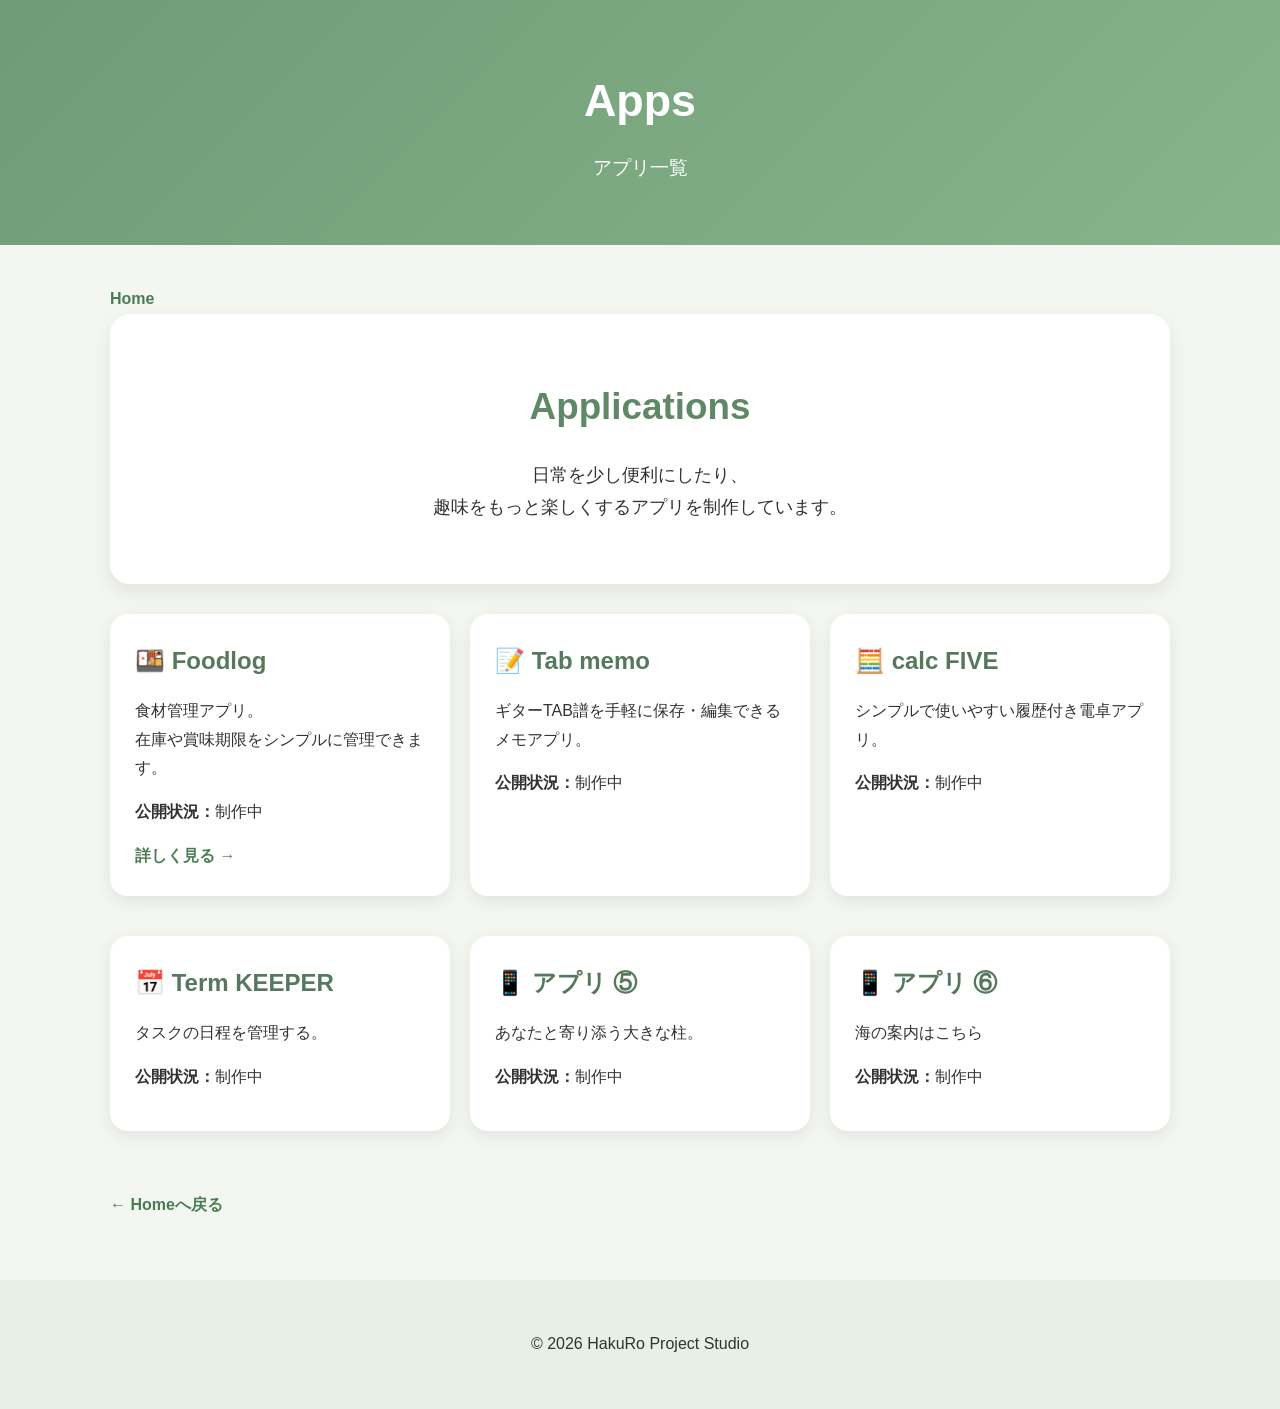
==== apps/index.html @ ad94cd7d "Update index.html" ====
<!DOCTYPE html>
<html lang="ja">

<head>

    <meta charset="UTF-8">
    <meta name="viewport" content="width=device-width, initial-scale=1.0">

    <title>Apps | HakuRo Project Studio</title>

    <link rel="stylesheet" href="../css/style.css">

</head>

<body>

<header>

    <h1>Apps</h1>

    <p>アプリ一覧</p>

</header>

<main>

<a href="../index.html">Home</a>

<section class="hero">

    <h2>Applications</h2>

    <p>

        日常を少し便利にしたり、<br>
        趣味をもっと楽しくするアプリを制作しています。

    </p>

</section>

<div class="grid">

<section class="card">

    <h2>🍱 Foodlog</h2>

    <p>

        食材管理アプリ。<br>
        在庫や賞味期限をシンプルに管理できます。

    </p>

    <p>

        <strong>公開状況：</strong>制作中

    </p>

    <a href="foodlog.html">

        詳しく見る →

    </a>

</section>

<section class="card">

    <h2>📝 Tab memo</h2>

    <p>

        ギターTAB譜を手軽に保存・編集できるメモアプリ。

    </p>

    <p>

        <strong>公開状況：</strong>制作中

    </p>

</section>

<section class="card">

    <h2>🧮 calc FIVE</h2>

    <p>

        シンプルで使いやすい履歴付き電卓アプリ。

    </p>

    <p>

        <strong>公開状況：</strong>制作中

    </p>

</section>

<section class="card">

    <h2>📅 Term KEEPER</h2>

    <p>

        タスクの日程を管理する。

    </p>

    <p>

        <strong>公開状況：</strong>制作中

    </p>

</section>

    <section class="card">

    <h2>📱 アプリ ⑤</h2>

    <p>

        あなたと寄り添う大きな柱。

    </p>

    <p>

        <strong>公開状況：</strong>制作中

    </p>

</section>

  </section>

    <section class="card">

    <h2>📱 アプリ ⑥</h2>

    <p>

        海の案内はこちら

    </p>

    <p>

        <strong>公開状況：</strong>制作中

    </p>

</section>
    
</div>

<p style="margin-top:40px;">

<a href="../index.html">

← Homeへ戻る

</a>

</p>

</main>

<footer>

<p>

© 2026 HakuRo Project Studio

</p>

</footer>

</body>

</html>
---- css/style.css ----
/* ===========================
   HakuRo Project Studio
   Style v0.2
=========================== */

* {
    margin: 0;
    padding: 0;
    box-sizing: border-box;
}

body {

    font-family: "Yu Gothic", sans-serif;
    background: #f4f7f1;
    color: #333;
    line-height: 1.8;

}

/* -------------------------
   Header
------------------------- */

header {

    background: linear-gradient(135deg,#6f9c74,#88b48c);

    color: white;

    text-align: center;

    padding: 60px 20px;

}

header h1 {

    font-size: 2.8rem;

    margin-bottom: 10px;

}

header p {

    font-size: 1.2rem;

}

/* -------------------------
   Main
------------------------- */

main {

    max-width: 1100px;

    margin: 40px auto;

    padding: 0 20px;

}

/* -------------------------
   Hero
------------------------- */

.hero {

    background: white;

    border-radius: 20px;

    padding: 60px 30px;

    margin-bottom: 30px;

    text-align: center;

    box-shadow: 0 8px 20px rgba(0,0,0,.08);

}

.hero h2 {

    color: #5f8966;

    font-size: 2.3rem;

    margin-bottom: 20px;

}

.hero p {

    font-size: 1.1rem;

}

/* -------------------------
   Grid
------------------------- */

.grid {

    display: grid;

    grid-template-columns: repeat(auto-fit,minmax(280px,1fr));

    gap: 20px;

}

/* -------------------------
   Card
------------------------- */

.card {

    background: white;

    border-radius: 18px;

    padding: 25px;

    box-shadow: 0 5px 18px rgba(0,0,0,.08);

    margin-bottom: 20px;

    transition: .25s;

}

.card:hover {

    transform: translateY(-5px);

    box-shadow: 0 12px 24px rgba(0,0,0,.12);

}

.card h2 {

    color: #56785c;

    margin-bottom: 15px;

}

.card p {

    margin-bottom: 15px;

}

/* -------------------------
   List
------------------------- */

ul {

    padding-left: 20px;

}

li {

    margin: 8px 0;

}

/* -------------------------
   Link
------------------------- */

a {

    color: #4c7c53;

    text-decoration: none;

    font-weight: bold;

}

a:hover {

    color: #7fa883;

}

/* -------------------------
   Footer
------------------------- */

footer {

    margin-top: 60px;

    padding: 40px 20px;

    background: #e8efe5;

    text-align: center;

}

footer h3 {

    margin-bottom: 15px;

}

footer p {

    margin: 10px 0;

}

/* -------------------------
   Smartphone
------------------------- */

@media (max-width:700px){

header{

    padding:45px 20px;

}

header h1{

    font-size:2rem;

}

.hero{

    padding:40px 20px;

}

.hero h2{

    font-size:1.8rem;

}

}

/* -------------------------
   App Page
------------------------- */

.app-icon{

    width:140px;

    height:140px;

    margin:0 auto 25px;

    border-radius:30px;

    background:#dfe8dc;

    display:flex;

    justify-content:center;

    align-items:center;

    color:#56785c;

    font-weight:bold;

}

.app-image{

    height:240px;

    border-radius:18px;

    background:#eef3ea;

    display:flex;

    justify-content:center;

    align-items:center;

    color:#56785c;

}

/* -------------------------
   Breadcrumb
------------------------- */

.breadcrumb{

    max-width:1100px;

    margin:0 auto 25px;

    padding:0 5px;

    font-size:0.95rem;

    color:#666;

}

.breadcrumb a{

    color:#5f8966;

    text-decoration:none;

}

.breadcrumb a:hover{

    text-decoration:underline;

}

.breadcrumb span{

    margin:0 6px;

}
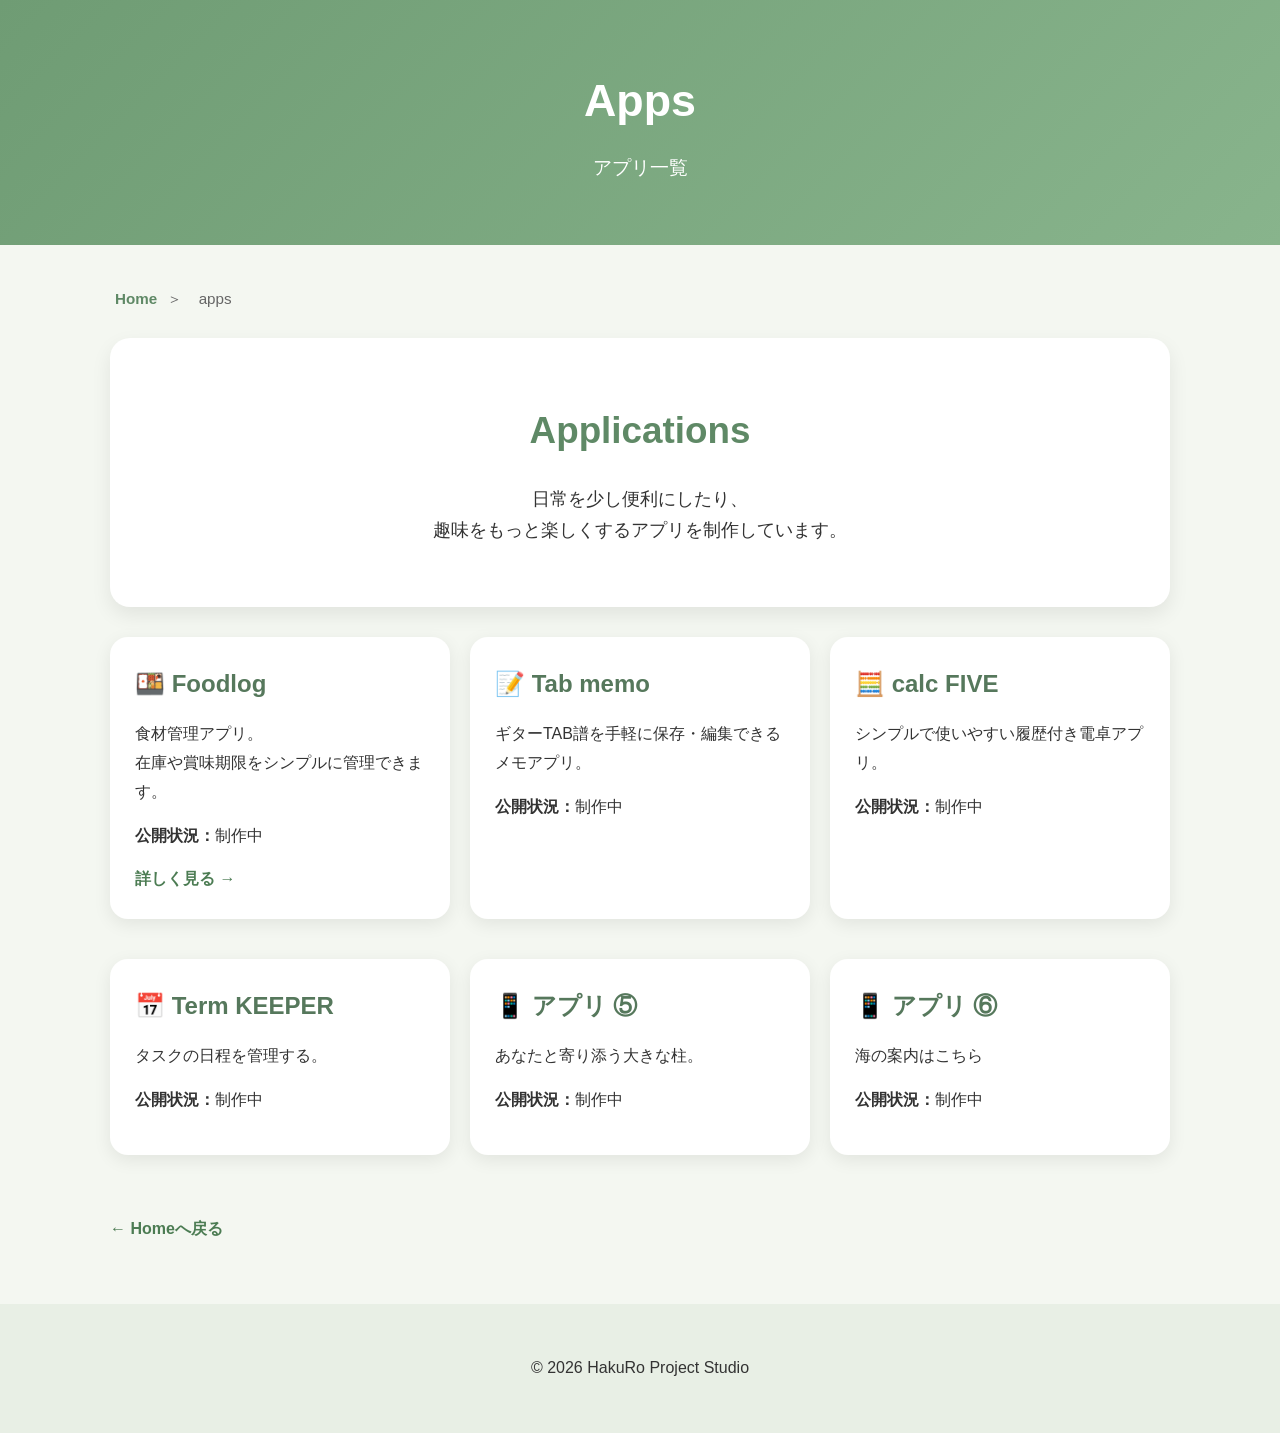
==== commit 82aad98c: "Update index.html" ====
--- a/apps/index.html
+++ b/apps/index.html
@@ -24,7 +24,15 @@
 
 <main>
 
-<a href="../index.html">Home</a>
+<div class="breadcrumb">
+
+    <a href="../index.html">Home</a>
+
+    <span>＞</span>
+
+    <span>apps</span>
+
+</div>
 
 <section class="hero">
 
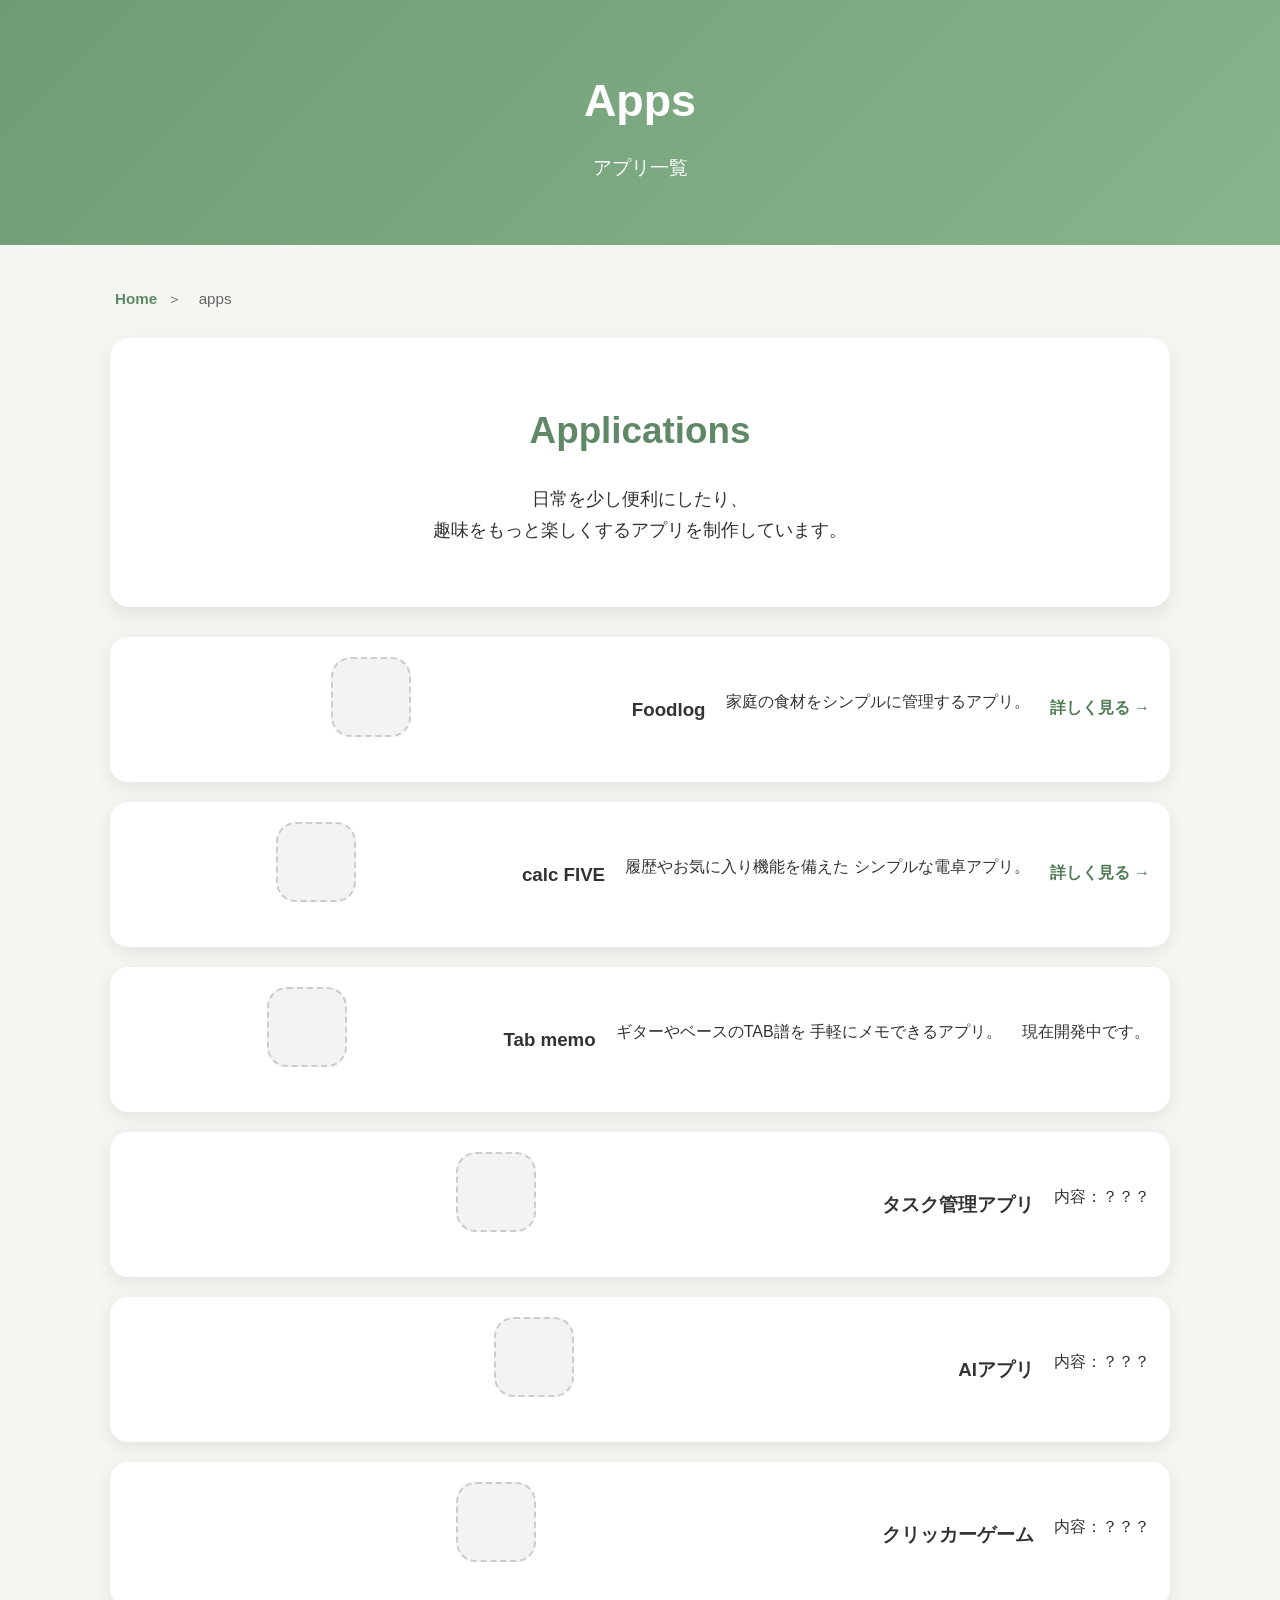
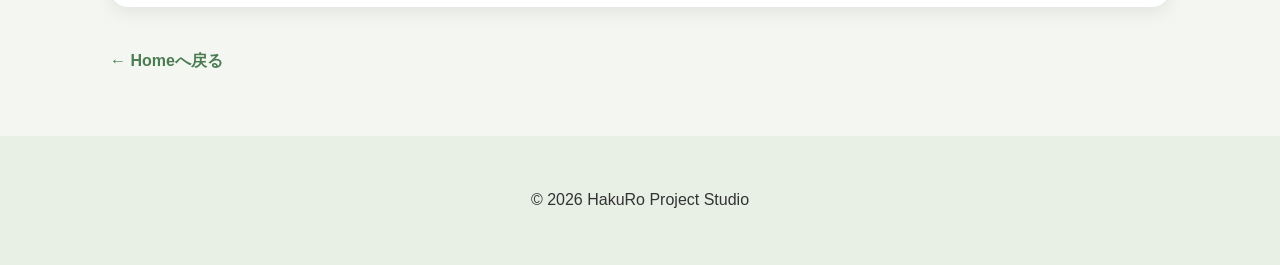
==== commit 264e4d27: "Update index.html" ====
--- a/apps/index.html
+++ b/apps/index.html
@@ -47,126 +47,158 @@
 
 </section>
 
-<div class="grid">
-
-<section class="card">
-
-    <h2>🍱 Foodlog</h2>
+<!-- ==========================
+     Foodlog
+========================== -->
+
+<section class="card app-card">
+
+    <div class="app-icon">
+
+        <!-- Foodlog アイコン -->
+
+    </div>
+
+    <h3>Foodlog</h3>
 
     <p>
-
-        食材管理アプリ。<br>
-        在庫や賞味期限をシンプルに管理できます。
-
+        家庭の食材をシンプルに管理するアプリ。
     </p>
 
     <p>
-
-        <strong>公開状況：</strong>制作中
-
+        <a class="app-link" href="foodlog.html">
+            詳しく見る →
+        </a>
     </p>
 
-    <a href="foodlog.html">
-
-        詳しく見る →
-
-    </a>
-
-</section>
-
-<section class="card">
-
-    <h2>📝 Tab memo</h2>
-
-    <p>
-
-        ギターTAB譜を手軽に保存・編集できるメモアプリ。
-
-    </p>
-
-    <p>
-
-        <strong>公開状況：</strong>制作中
-
-    </p>
-
-</section>
-
-<section class="card">
-
-    <h2>🧮 calc FIVE</h2>
-
-    <p>
-
-        シンプルで使いやすい履歴付き電卓アプリ。
-
-    </p>
-
-    <p>
-
-        <strong>公開状況：</strong>制作中
-
-    </p>
-
-</section>
-
-<section class="card">
-
-    <h2>📅 Term KEEPER</h2>
-
-    <p>
-
-        タスクの日程を管理する。
-
-    </p>
-
-    <p>
-
-        <strong>公開状況：</strong>制作中
-
-    </p>
-
-</section>
-
-    <section class="card">
-
-    <h2>📱 アプリ ⑤</h2>
-
-    <p>
-
-        あなたと寄り添う大きな柱。
-
-    </p>
-
-    <p>
-
-        <strong>公開状況：</strong>制作中
-
-    </p>
-
-</section>
-
-  </section>
-
-    <section class="card">
-
-    <h2>📱 アプリ ⑥</h2>
-
-    <p>
-
-        海の案内はこちら
-
-    </p>
-
-    <p>
-
-        <strong>公開状況：</strong>制作中
-
-    </p>
-
-</section>
+</section>
+
+<!-- ==========================
+     calc FIVE
+========================== -->
+
+<section class="card app-card">
+
+<div class="app-icon">
+
+        <!-- calc FIVE アイコン -->
+
+    </div>
+
     
-</div>
+<h3>calc FIVE</h3>
+
+<p>
+
+履歴やお気に入り機能を備えた
+シンプルな電卓アプリ。
+
+</p>
+
+<p>
+
+<a class="app-link" href="calcfive.html">
+
+詳しく見る →
+
+</a>
+
+</p>
+
+</section>
+
+<!-- ==========================
+     Tab memo
+========================== -->
+
+<section class="card app-card">
+<div class="app-icon">
+
+        <!-- Tab memo アイコン -->
+
+    </div>
+<h3>Tab memo</h3>
+
+<p>
+
+ギターやベースのTAB譜を
+手軽にメモできるアプリ。
+
+</p>
+
+<p>
+
+現在開発中です。
+
+</p>
+
+</section>
+
+        <!-- ==========================
+     Coming Soon
+========================== -->
+<section class="card app-card">
+    <div class="app-icon">
+
+        <!-- Term KEEPER アイコン -->
+
+    </div>
+
+<h3>タスク管理アプリ</h3>
+
+<p>
+
+内容：？？？
+
+</p>
+
+</section>
+
+<!-- ==========================
+     Coming Soon
+========================== -->
+
+<section class="card app-card">
+    <div class="app-icon">
+
+        <!-- Yggdrasil アイコン -->
+
+    </div>
+
+<h3>AIアプリ</h3>
+
+<p>
+
+内容：？？？
+
+</p>
+
+</section>
+
+
+
+    <!-- ==========================
+     Coming Soon
+========================== -->
+<section class="card app-card">
+    <div class="app-icon">
+
+        <!-- いかたっぷ アイコン -->
+
+    </div>
+
+<h3>クリッカーゲーム</h3>
+
+<p>
+
+内容：？？？
+
+</p>
+
+</section>
+
+    
+    
 
 <p style="margin-top:40px;">
 
--- a/css/style.css
+++ b/css/style.css
@@ -333,3 +333,73 @@
     margin:0 6px;
 
 }
+
+/* =========================
+   App Cards
+========================= */
+
+.app-card {
+
+    display: flex;
+
+    align-items: center;
+
+    gap: 20px;
+
+    padding: 20px;
+
+}
+
+.app-icon {
+
+    width: 80px;
+
+    height: 80px;
+
+    border-radius: 20px;
+
+    background: #f3f3f3;
+
+    border: 2px dashed #cccccc;
+
+    flex-shrink: 0;
+
+}
+
+.app-info {
+
+    flex: 1;
+
+}
+
+.app-info h2 {
+
+    margin: 0 0 10px;
+
+}
+
+.app-info p {
+
+    margin: 6px 0;
+
+}
+
+.app-link {
+
+    display: inline-block;
+
+    margin-top: 12px;
+
+    color: #4f7c54;
+
+    text-decoration: none;
+
+    font-weight: bold;
+
+}
+
+.app-link:hover {
+
+    text-decoration: underline;
+
+}
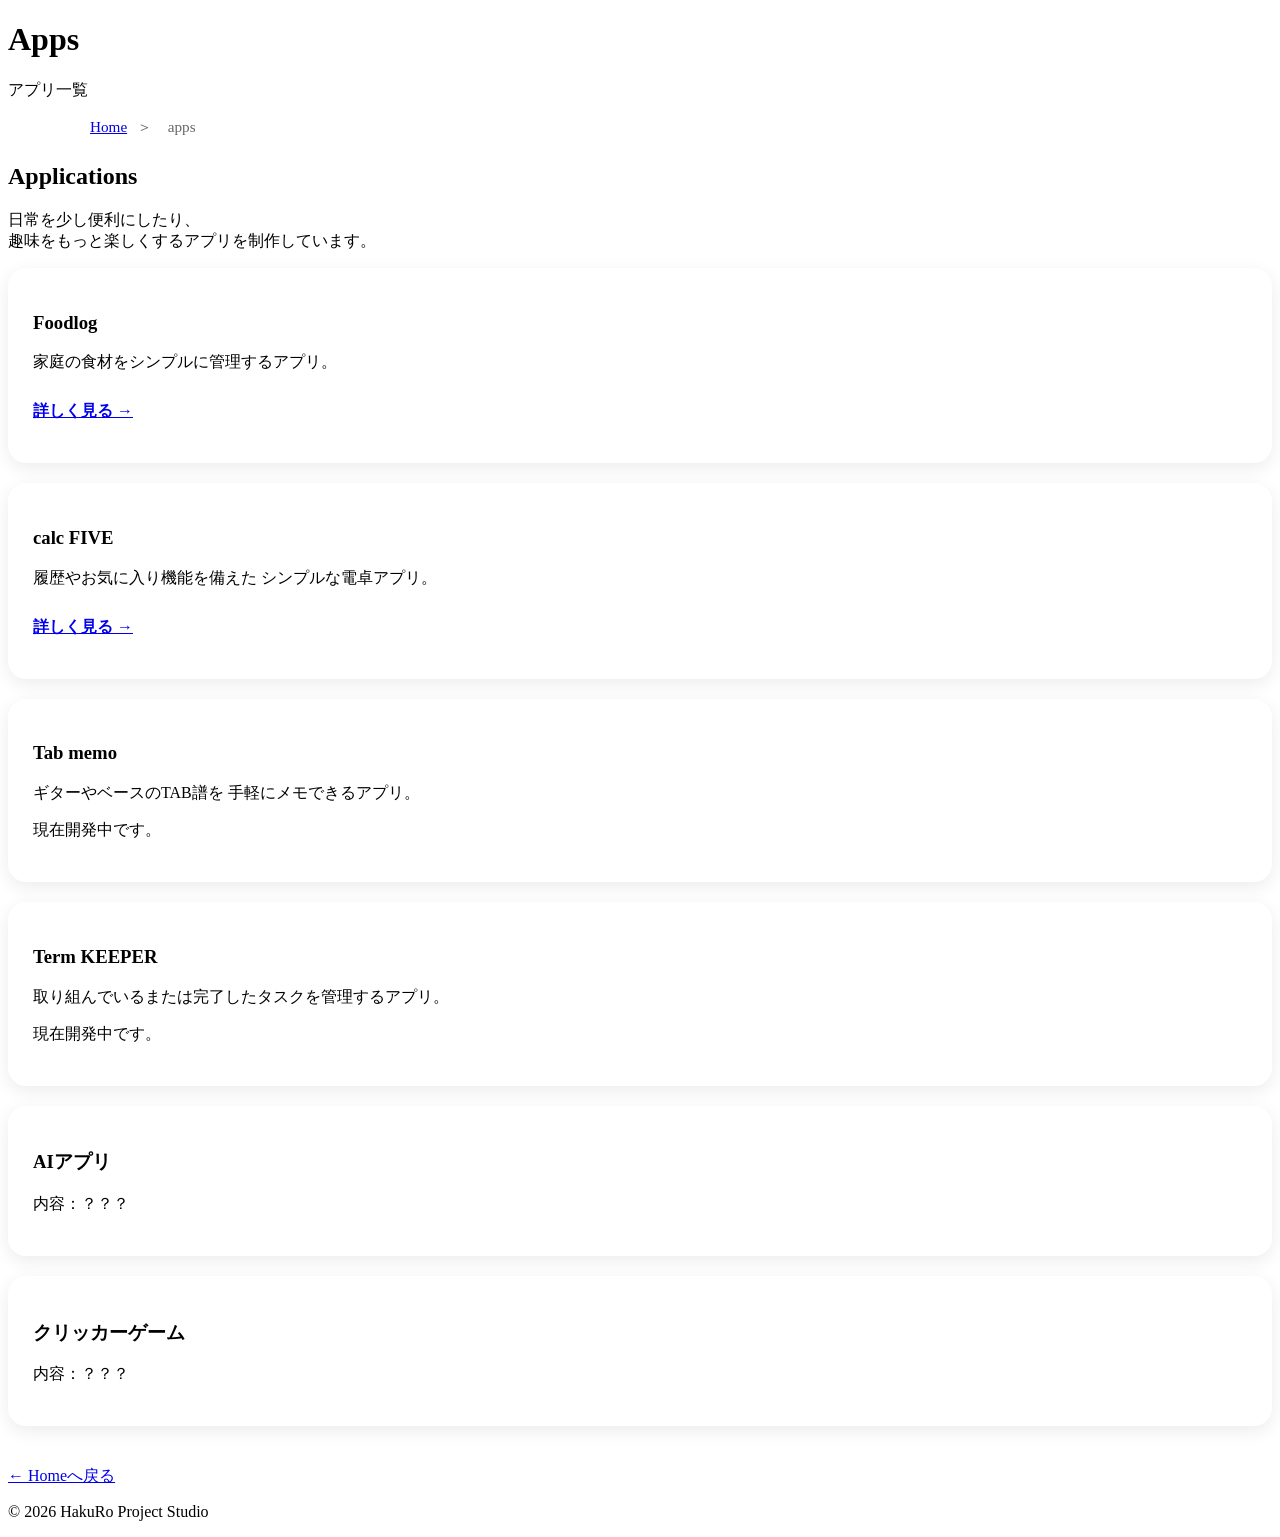
==== commit c54c6c04: "Update index.html" ====
--- a/apps/index.html
+++ b/apps/index.html
@@ -8,7 +8,13 @@
 
     <title>Apps | HakuRo Project Studio</title>
 
-    <link rel="stylesheet" href="../css/style.css">
+    <link rel="stylesheet" href="../css/base.css">
+<link rel="stylesheet" href="../css/layout.css">
+<link rel="stylesheet" href="../css/components.css">
+<link rel="stylesheet" href="../css/apps.css">
+<link rel="stylesheet" href="../css/gallery.css">
+<link rel="stylesheet" href="../css/carousel.css">
+<link rel="stylesheet" href="../css/responsive.css">
 
 </head>
 
@@ -47,32 +53,41 @@
 
 </section>
 
+<div class="app-grid">
+    
 <!-- ==========================
      Foodlog
 ========================== -->
 
 <section class="card app-card">
 
-    <div class="app-icon">
+<div class="app-icon">
 
         <!-- Foodlog アイコン -->
 
     </div>
 
-    <h3>Foodlog</h3>
-
-    <p>
-        家庭の食材をシンプルに管理するアプリ。
-    </p>
-
-    <p>
-        <a class="app-link" href="foodlog.html">
-            詳しく見る →
-        </a>
-    </p>
-
-</section>
-
+    
+<h3>Foodlog</h3>
+
+<p>
+
+家庭の食材をシンプルに管理するアプリ。
+
+</p>
+
+<p>
+
+<a class="app-link" href="foodlog.html">
+
+詳しく見る →
+
+</a>
+
+</p>
+
+</section>
+    
 <!-- ==========================
      calc FIVE
 ========================== -->
@@ -107,6 +122,10 @@
 
 </section>
 
+</div>
+
+<div class="app-grid">
+    
 <!-- ==========================
      Tab memo
 ========================== -->
@@ -134,17 +153,43 @@
 
 </section>
 
-        <!-- ==========================
-     Coming Soon
-========================== -->
-<section class="card app-card">
-    <div class="app-icon">
-
-        <!-- Term KEEPER アイコン -->
-
-    </div>
-
-<h3>タスク管理アプリ</h3>
+<!-- ==========================
+     Term KEEPER
+========================== -->
+<section class="card app-card">
+<div class="app-icon">
+
+        <!-- Term KEEPERアイコン -->
+
+    </div>
+<h3>Term KEEPER</h3>
+
+<p>
+
+取り組んでいるまたは完了したタスクを管理するアプリ。
+
+</p>
+
+<p>
+
+現在開発中です。
+
+</p>
+
+</section>
+
+<!-- ==========================
+     Yggdrasil
+========================== -->
+
+<section class="card app-card">
+<div class="app-icon">
+
+        <!-- Yggdrasil アイコン -->
+
+</div>
+
+<h3>AIアプリ</h3>
 
 <p>
 
@@ -154,18 +199,19 @@
 
 </section>
 
-<!-- ==========================
-     Coming Soon
-========================== -->
-
-<section class="card app-card">
-    <div class="app-icon">
-
-        <!-- Yggdrasil アイコン -->
-
-    </div>
-
-<h3>AIアプリ</h3>
+
+
+<!-- ==========================
+     いかたっぷ
+========================== -->
+<section class="card app-card">
+<div class="app-icon">
+
+        <!-- いかたっぷ アイコン -->
+
+</div>
+
+<h3>クリッカーゲーム</h3>
 
 <p>
 
@@ -175,29 +221,7 @@
 
 </section>
 
-
-
-    <!-- ==========================
-     Coming Soon
-========================== -->
-<section class="card app-card">
-    <div class="app-icon">
-
-        <!-- いかたっぷ アイコン -->
-
-    </div>
-
-<h3>クリッカーゲーム</h3>
-
-<p>
-
-内容：？？？
-
-</p>
-
-</section>
-
-    
+ </div>
     
 
 <p style="margin-top:40px;">
--- a/css/components.css
+++ b/css/components.css
@@ -0,0 +1,105 @@
+/* ==========================
+   Components
+========================== */
+
+/* -------------------------
+   Card
+------------------------- */
+
+.card{
+
+    background:white;
+
+    border-radius:18px;
+
+    padding:25px;
+
+    margin-bottom:20px;
+
+    box-shadow:0 5px 18px rgba(0,0,0,.08);
+
+    transition:.25s;
+
+}
+
+.card:hover{
+
+    transform:translateY(-5px);
+
+    box-shadow:0 12px 24px rgba(0,0,0,.12);
+
+}
+
+.card h2{
+
+    color:#56785c;
+
+    border-left:6px solid #4f7c54;
+
+    padding-left:12px;
+
+    margin-bottom:16px;
+
+}
+
+/* -------------------------
+   Breadcrumb
+------------------------- */
+
+.breadcrumb{
+
+    max-width:1100px;
+
+    margin:0 auto 25px;
+
+    padding:0 5px;
+
+    font-size:.95rem;
+
+    color:#666;
+
+}
+
+.breadcrumb span{
+
+    margin:0 6px;
+
+}
+
+/* -------------------------
+   Status
+------------------------- */
+
+.status{
+
+    display:inline-block;
+
+    margin-top:12px;
+
+    padding:5px 12px;
+
+    border-radius:999px;
+
+    background:#e8f4ea;
+
+    color:#2f6d3f;
+
+    font-size:.9rem;
+
+    font-weight:bold;
+
+}
+
+/* -------------------------
+   Common Link
+------------------------- */
+
+.app-link{
+
+    display:inline-block;
+
+    margin-top:12px;
+
+    font-weight:bold;
+
+}
--- a/css/responsive.css
+++ b/css/responsive.css
@@ -0,0 +1,87 @@
+/* ==========================
+   Responsive
+========================== */
+
+@media (max-width:700px){
+
+    /* Header */
+
+    header{
+
+        padding:45px 20px;
+
+    }
+
+    header h1{
+
+        font-size:2rem;
+
+    }
+
+    header p{
+
+        font-size:1rem;
+
+    }
+
+    /* Hero */
+
+    .hero{
+
+        padding:40px 20px;
+
+    }
+
+    .hero h2{
+
+        font-size:1.8rem;
+
+    }
+
+    /* Grid */
+
+    .grid{
+
+        grid-template-columns:1fr;
+
+    }
+
+    .app-grid{
+
+        grid-template-columns:1fr;
+
+    }
+
+    /* App Detail */
+
+    .app-detail-header{
+
+        flex-direction:column;
+
+        text-align:center;
+
+    }
+
+    .app-card{
+
+        flex-direction:column;
+
+        text-align:center;
+
+    }
+
+    /* Carousel */
+
+    .carousel{
+
+        gap:8px;
+
+    }
+
+    .carousel-track img{
+
+        width:180px;
+
+    }
+
+}
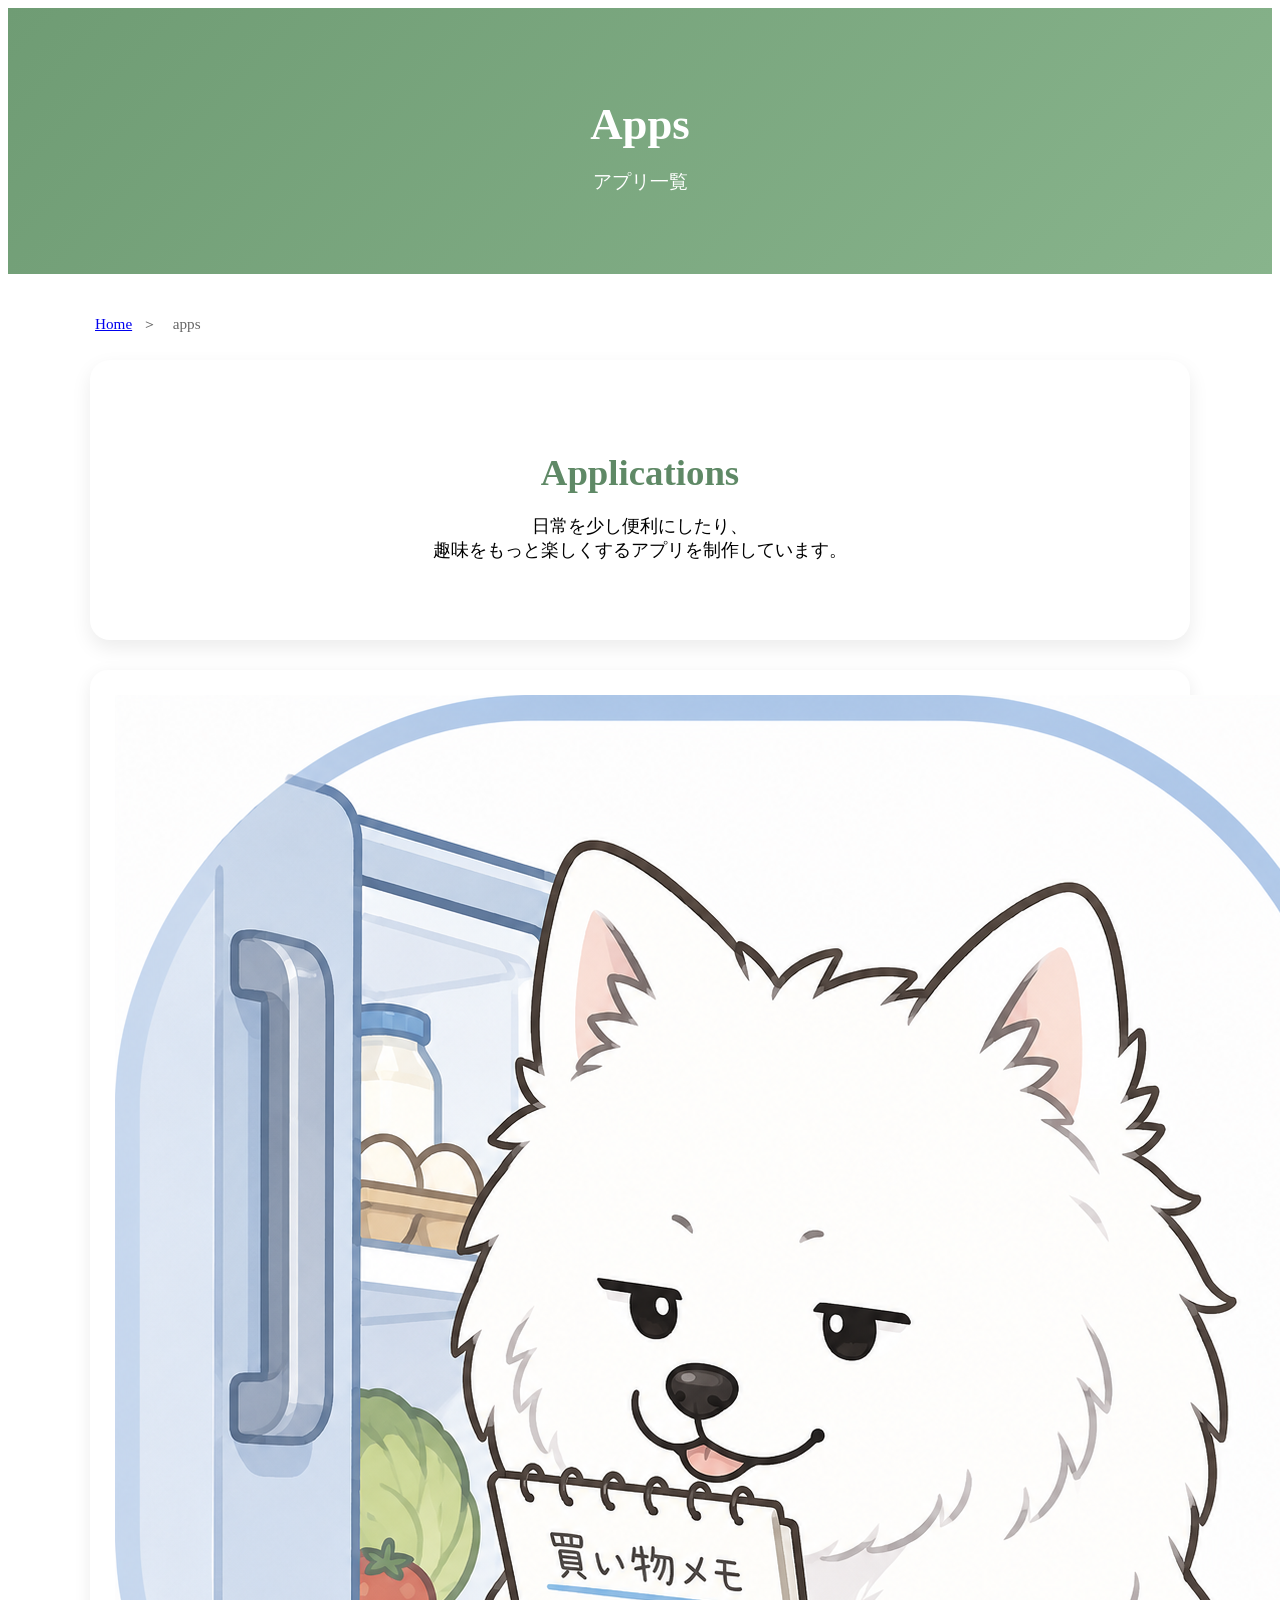
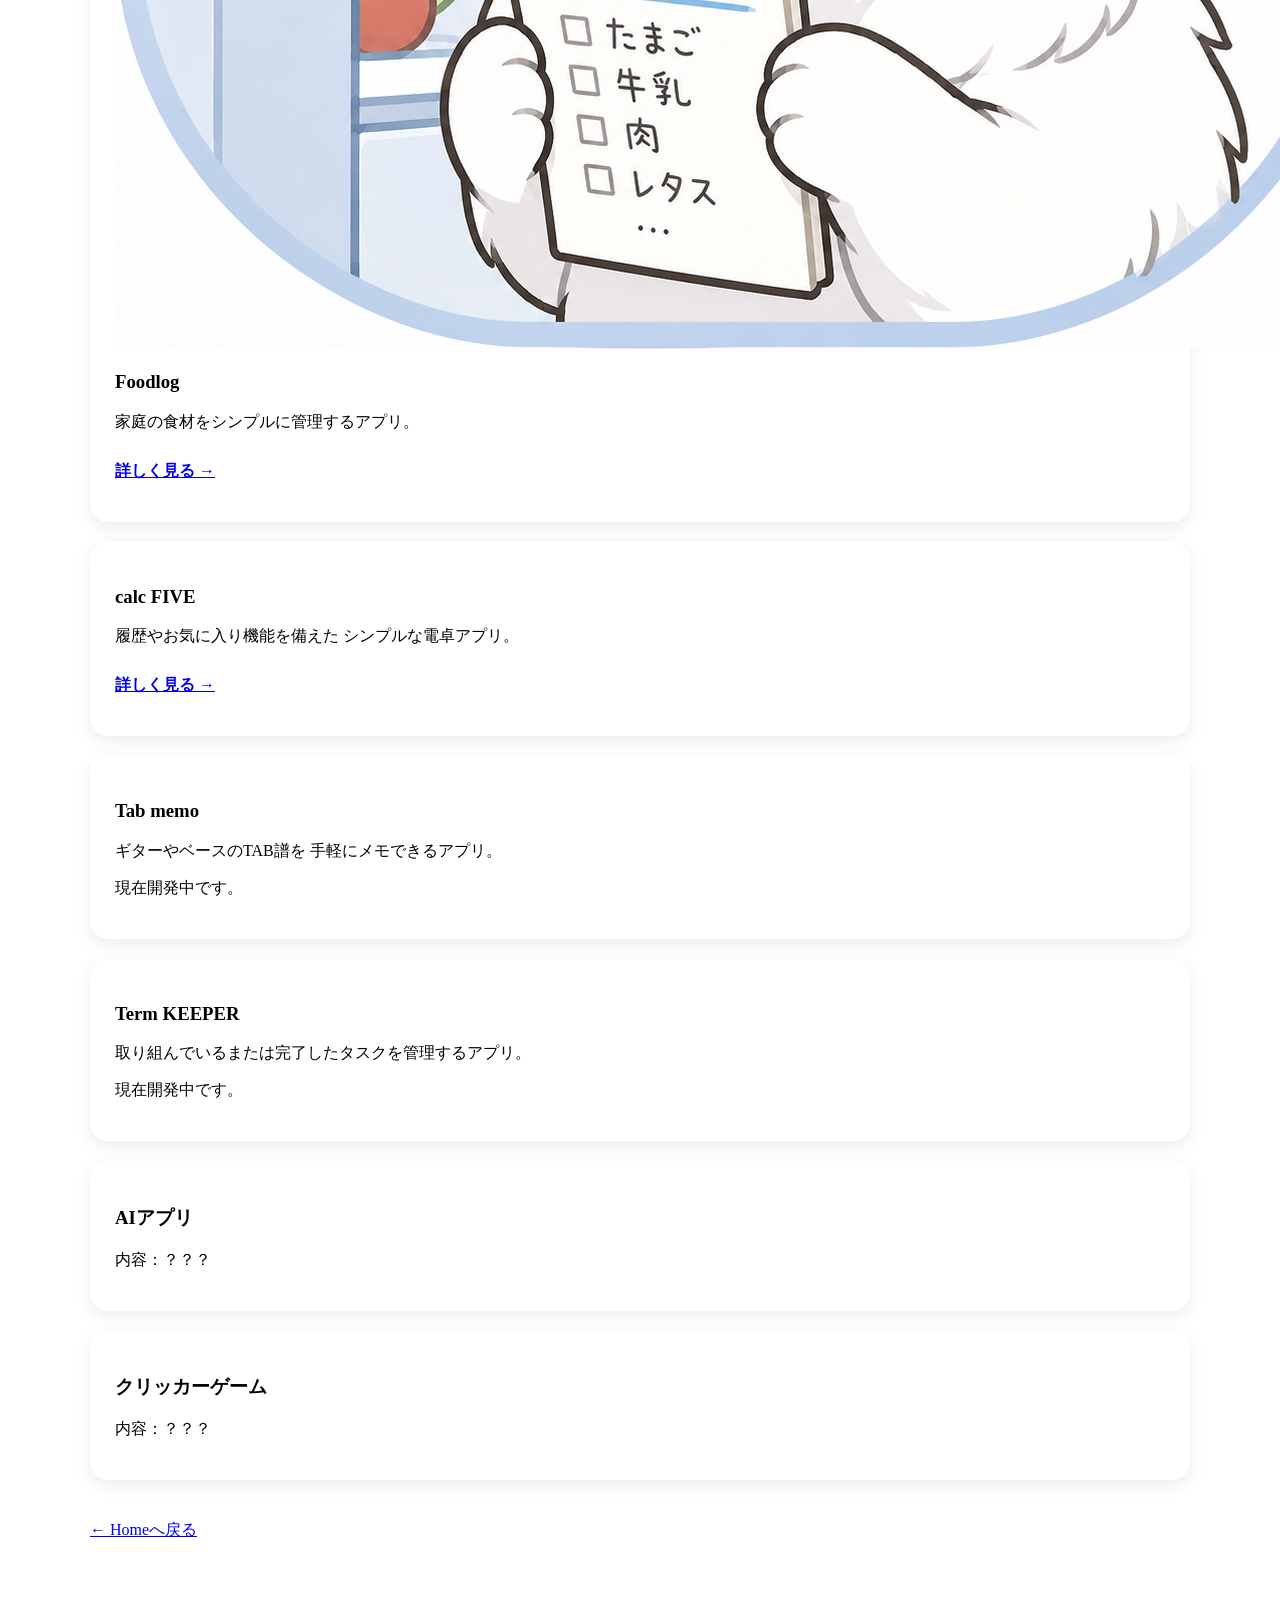
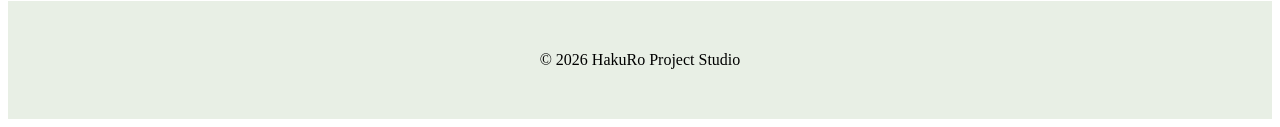
==== commit 7e71fa0c: "Update index.html" ====
--- a/apps/index.html
+++ b/apps/index.html
@@ -64,6 +64,8 @@
 <div class="app-icon">
 
         <!-- Foodlog アイコン -->
+     <img src="../images/apps/foodlog_icon.png"
+     alt="Foodlog">
 
     </div>
 
--- a/css/layout.css
+++ b/css/layout.css
@@ -0,0 +1,126 @@
+/* ==========================
+   Layout
+========================== */
+
+/* -------------------------
+   Header
+------------------------- */
+
+header{
+
+    background:linear-gradient(135deg,#6f9c74,#88b48c);
+
+    color:white;
+
+    text-align:center;
+
+    padding:60px 20px;
+
+}
+
+header h1{
+
+    font-size:2.8rem;
+
+    margin-bottom:10px;
+
+}
+
+header p{
+
+    font-size:1.2rem;
+
+}
+
+/* -------------------------
+   Main
+------------------------- */
+
+main{
+
+    max-width:1100px;
+
+    margin:40px auto;
+
+    padding:0 20px;
+
+}
+
+/* -------------------------
+   Hero
+------------------------- */
+
+.hero{
+
+    background:white;
+
+    border-radius:20px;
+
+    padding:60px 30px;
+
+    margin-bottom:30px;
+
+    text-align:center;
+
+    box-shadow:0 8px 20px rgba(0,0,0,.08);
+
+}
+
+.hero h2{
+
+    color:#5f8966;
+
+    font-size:2.3rem;
+
+    margin-bottom:20px;
+
+}
+
+.hero p{
+
+    font-size:1.1rem;
+
+}
+
+/* -------------------------
+   Grid
+------------------------- */
+
+.grid{
+
+    display:grid;
+
+    grid-template-columns:repeat(auto-fit,minmax(280px,1fr));
+
+    gap:20px;
+
+}
+
+/* -------------------------
+   Footer
+------------------------- */
+
+footer{
+
+    margin-top:60px;
+
+    padding:40px 20px;
+
+    background:#e8efe5;
+
+    text-align:center;
+
+}
+
+footer h3{
+
+    margin-bottom:15px;
+
+}
+
+footer p {
+
+    margin: 10px 0;
+
+}
+
--- a/css/components.css
+++ b/css/components.css
@@ -39,6 +39,12 @@
     padding-left:12px;
 
     margin-bottom:16px;
+
+}
+
+.card p {
+
+    margin-bottom: 15px;
 
 }
 
--- a/css/carousel.css
+++ b/css/carousel.css
@@ -0,0 +1,125 @@
+/* ==========================
+   Carousel
+========================== */
+
+.carousel{
+
+    display:flex;
+
+    flex-direction:column;
+
+    align-items:center;
+
+    gap:16px;
+
+}
+
+.carousel-track{
+
+    display:flex;
+
+    gap:20px;
+
+    flex:1;
+
+    overflow-x:auto;
+
+    scroll-behavior:smooth;
+
+    scrollbar-width:none;
+
+}
+
+.carousel-track::-webkit-scrollbar{
+
+    display:none;
+
+}
+
+.carousel-track img{
+
+    width:240px;
+
+    height:auto;
+
+    flex-shrink:0;
+
+    border-radius:16px;
+
+    box-shadow:0 4px 12px rgba(0,0,0,.15);
+
+}
+
+.carousel-btn{
+
+    width:42px;
+
+    height:42px;
+
+    border:none;
+
+    border-radius:50%;
+
+    background:#5f8966;
+
+    color:#fff;
+
+    cursor:pointer;
+
+    font-size:22px;
+
+    transition:.2s;
+
+}
+
+.carousel-btn:hover{
+
+    background:#4f7c54;
+
+}
+
+/* -------------------------
+   Controls
+------------------------- */
+
+.carousel-controls{
+
+    display:flex;
+
+    justify-content:center;
+
+    align-items:center;
+
+    gap:20px;
+
+    margin-top:18px;
+
+}
+
+.carousel-dots{
+
+    display:flex;
+
+    gap:10px;
+
+}
+
+.dot{
+
+    width:10px;
+
+    height:10px;
+
+    border-radius:50%;
+
+    background:#c8c8c8;
+
+    transition:.25s;
+
+}
+
+.dot.active{
+
+    background:#5f8966;
+
+}
--- a/css/responsive.css
+++ b/css/responsive.css
@@ -85,3 +85,81 @@
     }
 
 }
+
+/* ==========================
+   Carousel Responsive
+========================== */
+
+@media (max-width:700px){
+
+    .carousel{
+
+        max-width:280px;
+
+    }
+
+    .carousel-window{
+
+        width:280px;
+
+    }
+
+    .carousel-track img{
+
+        width:280px;
+
+        min-width:280px;
+
+    }
+
+    .carousel-controls{
+
+        gap:14px;
+
+        margin-top:14px;
+
+    }
+
+    .carousel-btn{
+
+        width:38px;
+
+        height:38px;
+
+        font-size:20px;
+
+    }
+
+    .dot{
+
+        width:9px;
+
+        height:9px;
+
+    }
+
+}
+
+@media (max-width:1000px){
+
+    .carousel{
+
+        max-width:320px;
+
+    }
+
+    .carousel-window{
+
+        width:320px;
+
+    }
+
+    .carousel-track img{
+
+        width:320px;
+
+        min-width:320px;
+
+    }
+
+}
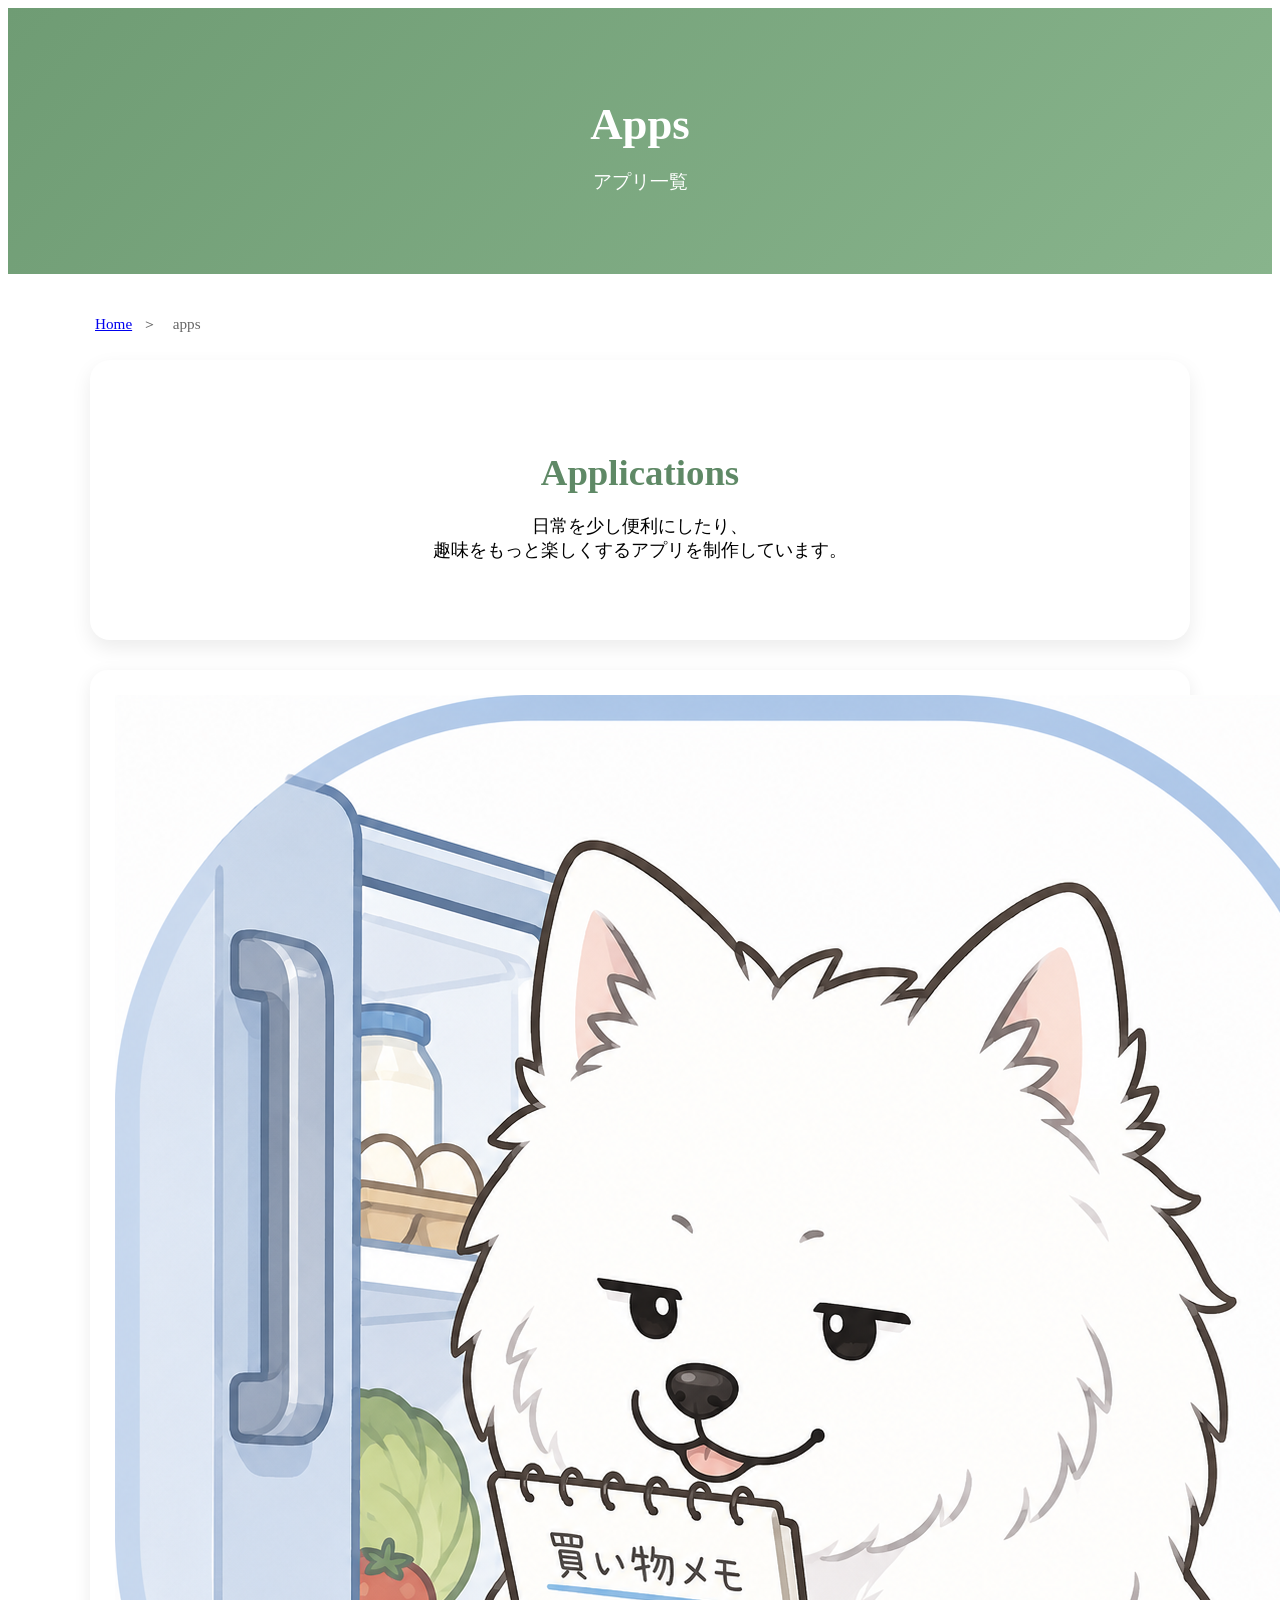
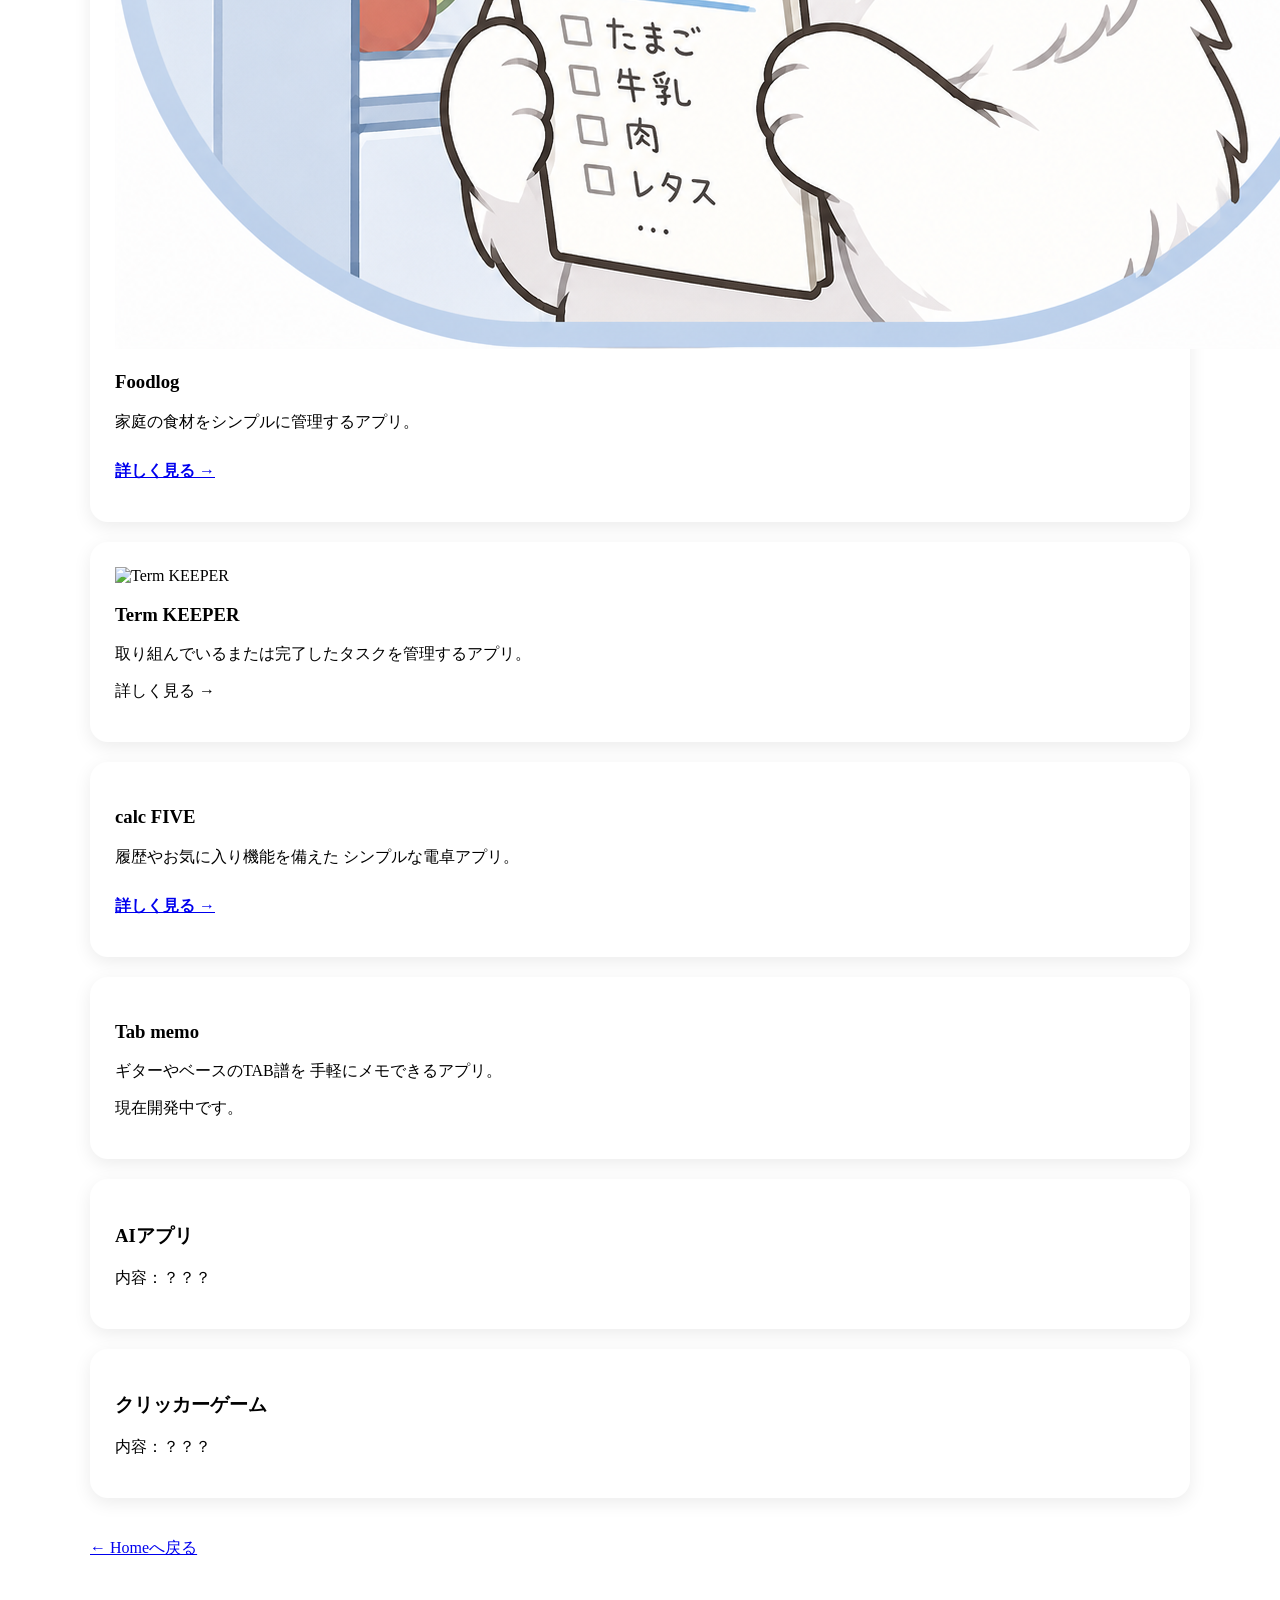
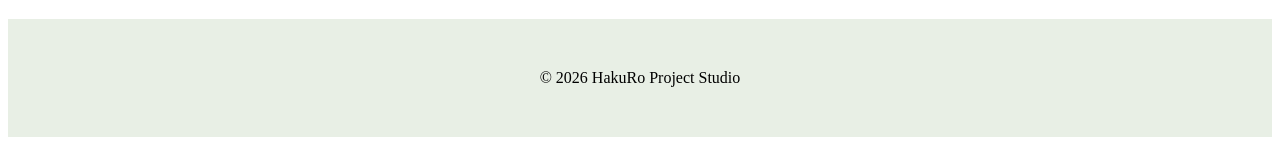
==== commit 15000f15: "Update index.html" ====
--- a/apps/index.html
+++ b/apps/index.html
@@ -89,6 +89,40 @@
 </p>
 
 </section>
+
+    <!-- ==========================
+     Term KEEPER
+========================== -->
+<section class="card app-card">
+<div class="app-icon">
+
+        <!-- Term KEEPERアイコン -->
+    <img src="../images/apps/termkeeper_icon.png"
+     alt="Term KEEPER">
+
+    </div>
+<h3>Term KEEPER</h3>
+
+<p>
+
+取り組んでいるまたは完了したタスクを管理するアプリ。
+
+</p>
+
+<p>
+    <!-- ==========================
+
+<a class="app-link" href="termkeeper.html">
+    ========================== -->
+
+
+詳しく見る →
+
+</a>
+
+</p>
+
+</section>
     
 <!-- ==========================
      calc FIVE
@@ -155,30 +189,7 @@
 
 </section>
 
-<!-- ==========================
-     Term KEEPER
-========================== -->
-<section class="card app-card">
-<div class="app-icon">
-
-        <!-- Term KEEPERアイコン -->
-
-    </div>
-<h3>Term KEEPER</h3>
-
-<p>
-
-取り組んでいるまたは完了したタスクを管理するアプリ。
-
-</p>
-
-<p>
-
-現在開発中です。
-
-</p>
-
-</section>
+
 
 <!-- ==========================
      Yggdrasil
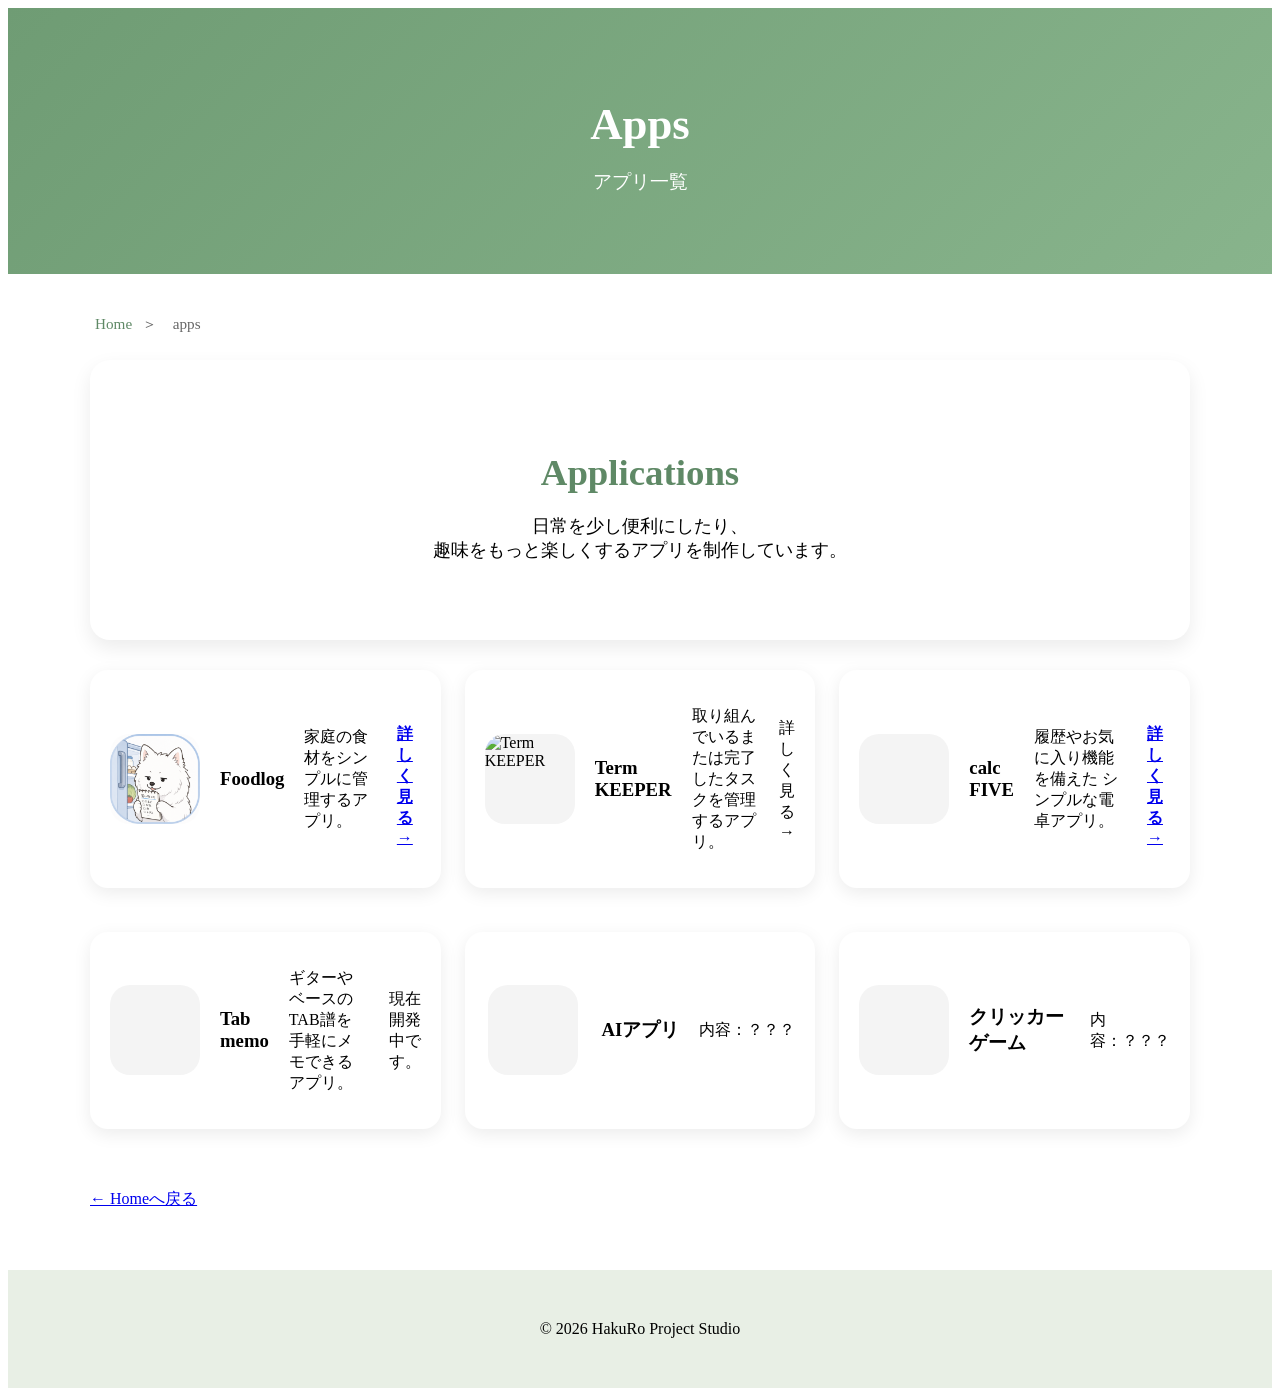
==== commit bfda0fb9: "Update index.html" ====
--- a/apps/index.html
+++ b/apps/index.html
@@ -6,6 +6,8 @@
     <meta charset="UTF-8">
     <meta name="viewport" content="width=device-width, initial-scale=1.0">
 
+<link rel="icon" href="../images/web_icon.png" type="image/png">
+    
     <title>Apps | HakuRo Project Studio</title>
 
     <link rel="stylesheet" href="../css/base.css">
--- a/css/components.css
+++ b/css/components.css
@@ -12,7 +12,7 @@
 
     border-radius:18px;
 
-    padding:25px;
+    padding:40px;
 
     margin-bottom:20px;
 
@@ -66,6 +66,21 @@
 
 }
 
+.breadcrumb a{
+
+    color:#5f8966;
+
+    text-decoration:none;
+
+}
+
+.breadcrumb a:hover{
+
+    text-decoration:underline;
+
+}
+
+
 .breadcrumb span{
 
     margin:0 6px;
--- a/css/apps.css
+++ b/css/apps.css
@@ -0,0 +1,152 @@
+/* ==========================
+   Apps
+========================== */
+
+/* -------------------------
+   App Grid
+------------------------- */
+
+.app-grid{
+
+    display:grid;
+
+    grid-template-columns:repeat(auto-fit,minmax(300px,1fr));
+
+    gap:24px;
+
+    margin-top:24px;
+
+}
+
+/* -------------------------
+   App Card
+------------------------- */
+
+.app-card{
+
+    display:flex;
+
+    align-items:center;
+
+    gap:20px;
+
+    padding:20px;
+
+    transition:.25s;
+
+}
+
+.app-card:hover{
+
+    transform:translateY(-4px);
+
+}
+
+/* -------------------------
+   App Icon
+------------------------- */
+
+.app-icon{
+
+    width:90px;
+
+    height:90px;
+
+   
+margin:0 auto;
+
+
+    flex-shrink:0;
+
+    border-radius:20px;
+
+    overflow:hidden;
+
+    background:#f4f4f4;
+
+}
+
+.app-icon img{
+
+    width:100%;
+
+    height:100%;
+
+    object-fit:cover;
+
+}
+
+/* -------------------------
+   App Info
+------------------------- */
+
+.app-info{
+
+    flex:1;
+
+}
+
+.app-info h2,
+.app-info h3{
+
+    margin-bottom:10px;
+
+}
+
+/* -------------------------
+   Detail Header
+------------------------- */
+
+.app-detail-header{
+
+    display:flex;
+
+    flex-direction:column;
+
+    align-items:center;
+
+    text-align:center;
+
+    gap:24px;
+
+    margin-top:20px;
+
+}
+
+.app-detail-header .app-info{
+
+    width:100%;
+
+}
+
+/* -------------------------
+   App Image
+------------------------- */
+
+.app-image{
+
+    height:240px;
+
+    border-radius:18px;
+
+    background:#eef3ea;
+
+    display:flex;
+
+    justify-content:center;
+
+    align-items:center;
+
+   color:#56785c;
+
+}
+/* ==========================
+   Screenshot Card
+========================== */
+
+.screenshot-card{
+
+    padding:40px;
+
+}
+
--- a/css/carousel.css
+++ b/css/carousel.css
@@ -1,73 +1,63 @@
+
+.carousel{
 /* ==========================
    Carousel
 ========================== */
 
 .carousel{
 
-    display:flex;
+    max-width:250px;
+    margin:30px auto;
 
-    flex-direction:column;
+}
 
-    align-items:center;
+.carousel-window{
 
-    gap:16px;
+    width:100%;
+    overflow:hidden;
+    border-radius:22px;
+    box-shadow:0 6px 16px rgba(0,0,0,.15);
 
 }
 
 .carousel-track{
 
     display:flex;
-
-    gap:20px;
-
-    flex:1;
-
-    overflow-x:auto;
-
-    scroll-behavior:smooth;
-
-    scrollbar-width:none;
-
-}
-
-.carousel-track::-webkit-scrollbar{
-
-    display:none;
+    transition:transform .35s ease;
 
 }
 
 .carousel-track img{
 
-    width:240px;
+    width:100%;
+    min-width:100%;
+    height:auto;
+    display:block;
+    user-select:none;
+    -webkit-user-drag:none;
 
-    height:auto;
+}
 
-    flex-shrink:0;
+.carousel-controls{
 
-    border-radius:16px;
-
-    box-shadow:0 4px 12px rgba(0,0,0,.15);
+    display:flex;
+    justify-content:center;
+    align-items:center;
+    gap:18px;
+    margin-top:18px;
 
 }
 
 .carousel-btn{
 
     width:42px;
-
     height:42px;
-
     border:none;
-
     border-radius:50%;
-
     background:#5f8966;
-
     color:#fff;
-
+    font-size:22px;
     cursor:pointer;
-
-    font-size:22px;
-
     transition:.2s;
 
 }
@@ -78,28 +68,16 @@
 
 }
 
-/* -------------------------
-   Controls
-------------------------- */
+.carousel-btn:active{
 
-.carousel-controls{
-
-    display:flex;
-
-    justify-content:center;
-
-    align-items:center;
-
-    gap:20px;
-
-    margin-top:18px;
+    transform:scale(.95);
 
 }
 
 .carousel-dots{
 
     display:flex;
-
+    align-items:center;
     gap:10px;
 
 }
@@ -107,19 +85,17 @@
 .dot{
 
     width:10px;
-
     height:10px;
-
     border-radius:50%;
-
-    background:#c8c8c8;
-
-    transition:.25s;
+    background:#cccccc;
+    cursor:pointer;
+    transition:.2s;
 
 }
 
 .dot.active{
 
     background:#5f8966;
+    transform:scale(1.25);
 
 }
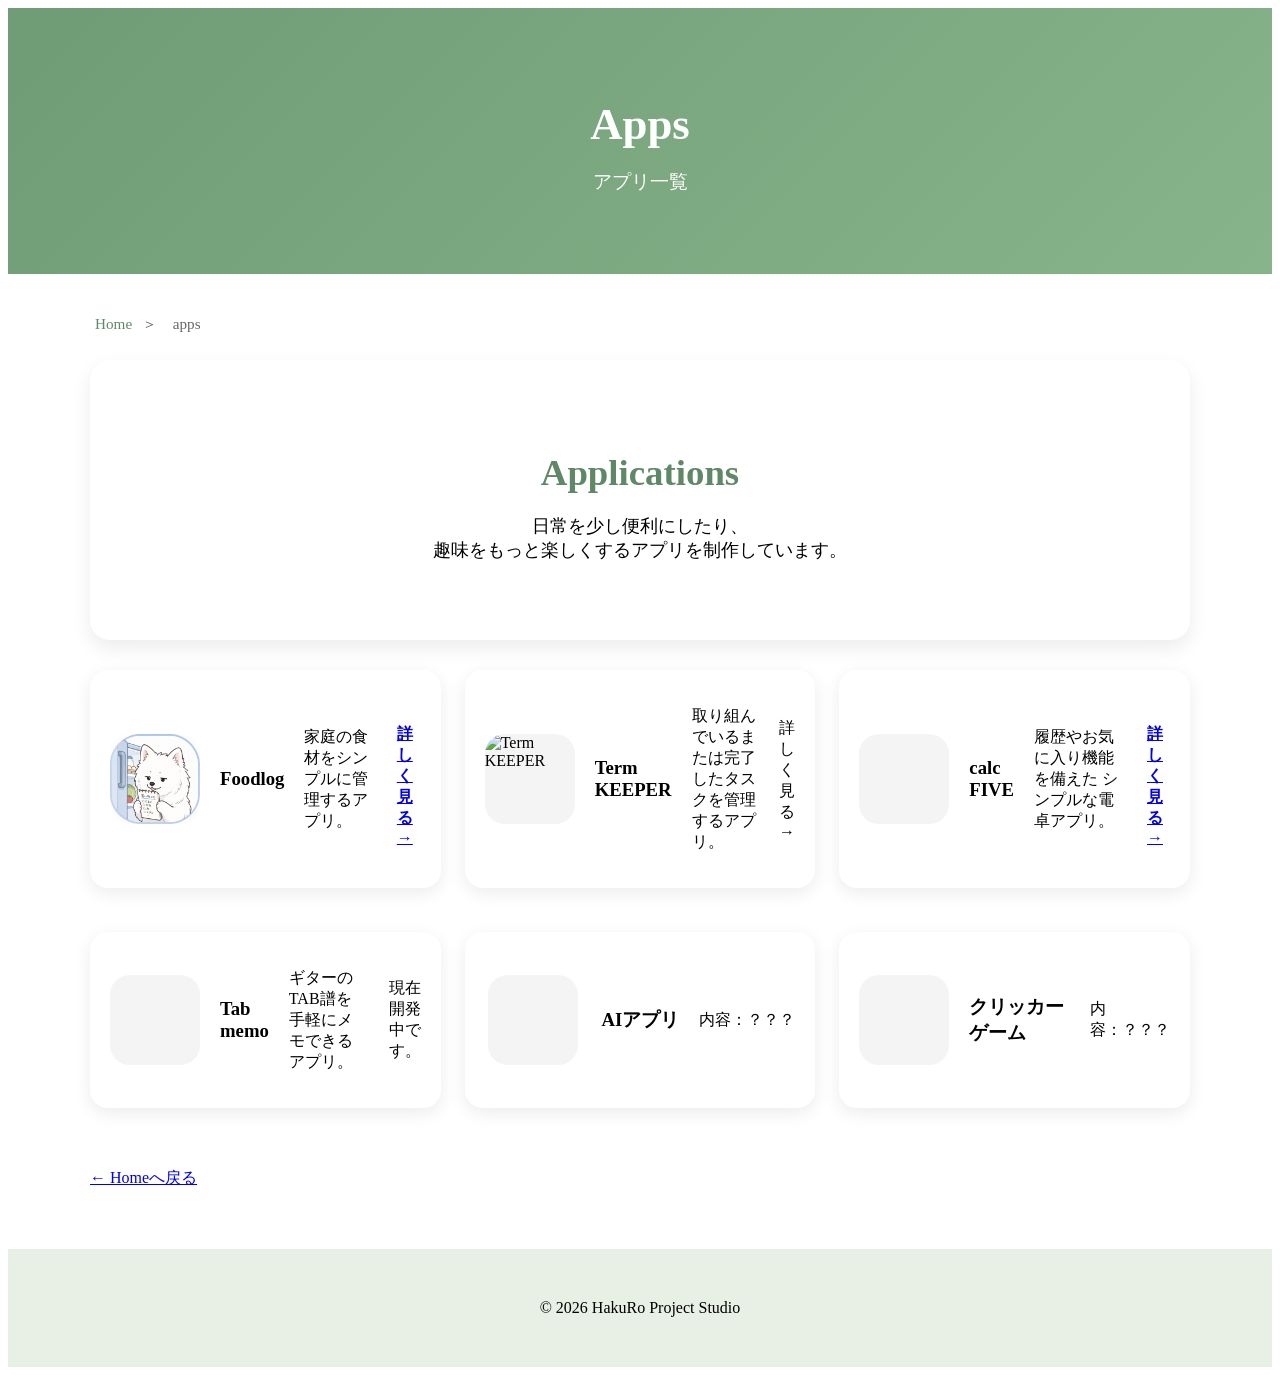
==== commit faaca135: "index.html を更新" ====
--- a/apps/index.html
+++ b/apps/index.html
@@ -178,7 +178,7 @@
 
 <p>
 
-ギターやベースのTAB譜を
+ギターのTAB譜を
 手軽にメモできるアプリ。
 
 </p>
